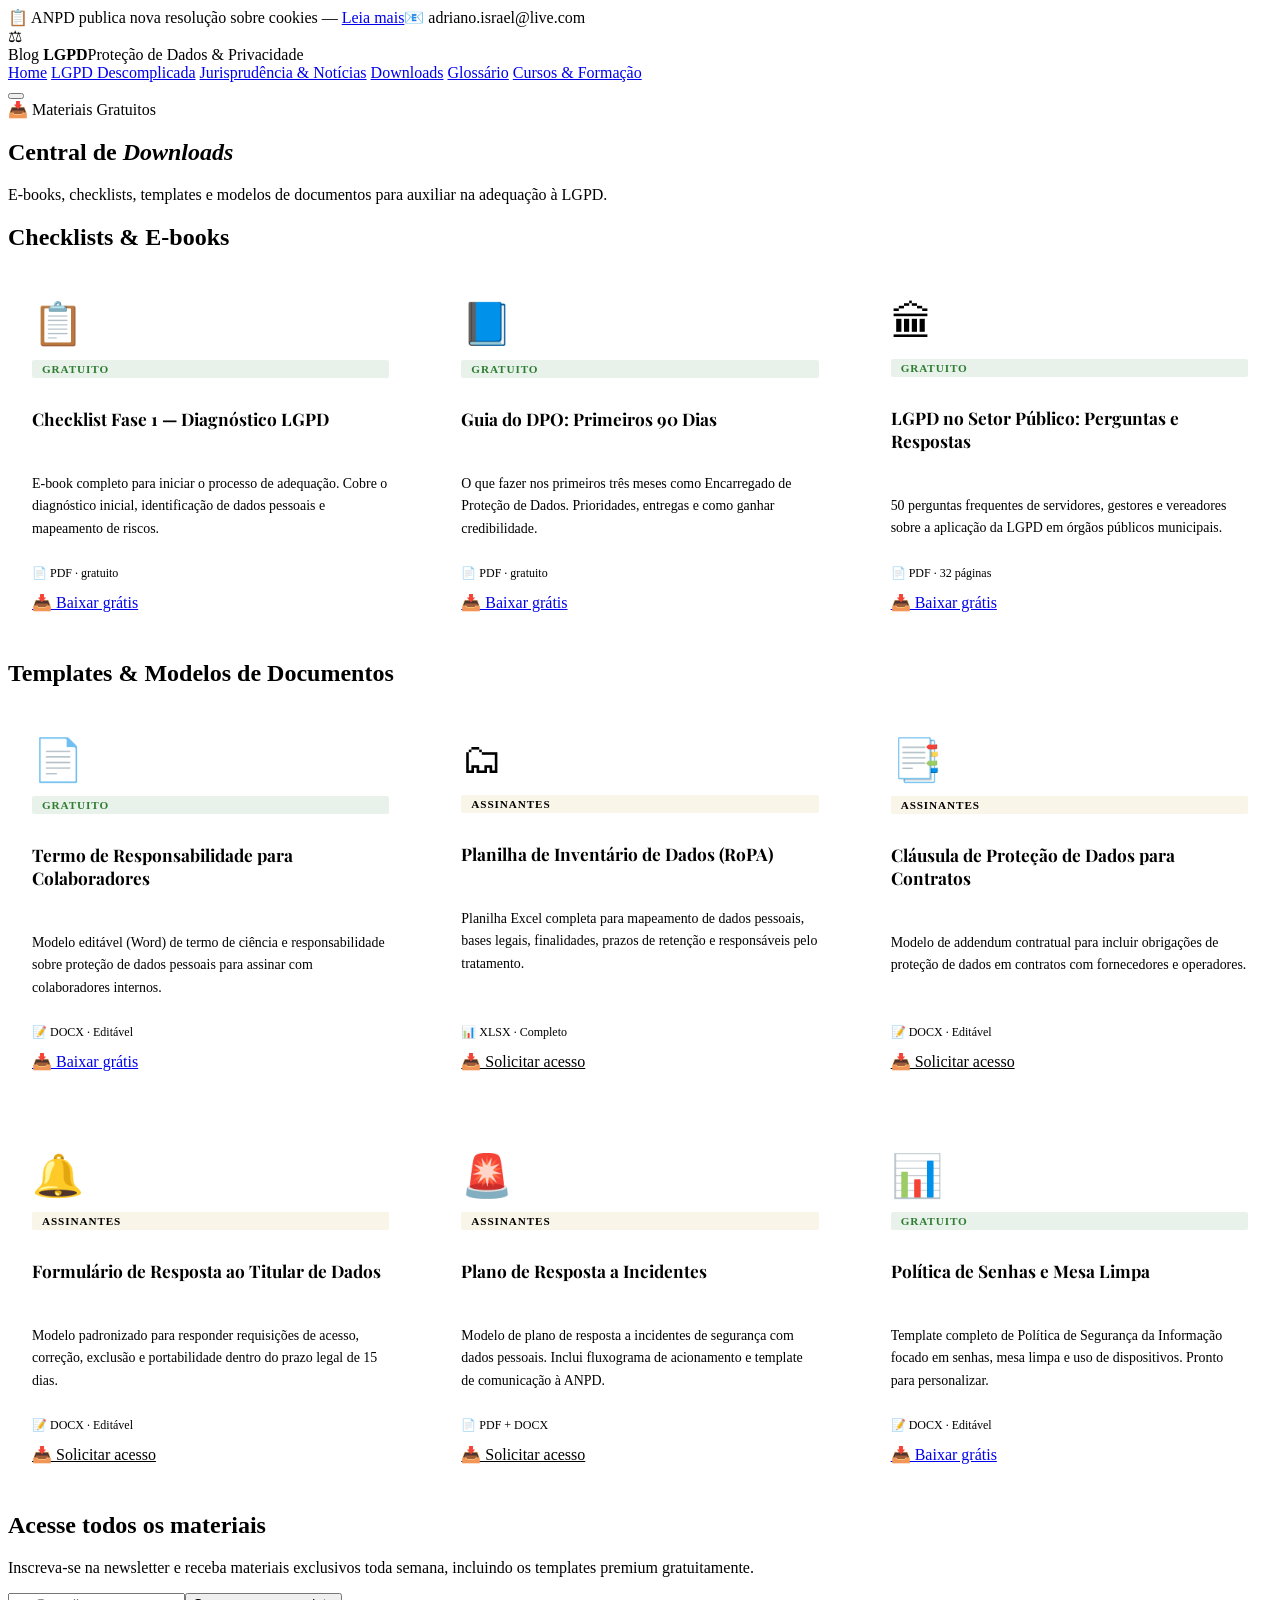
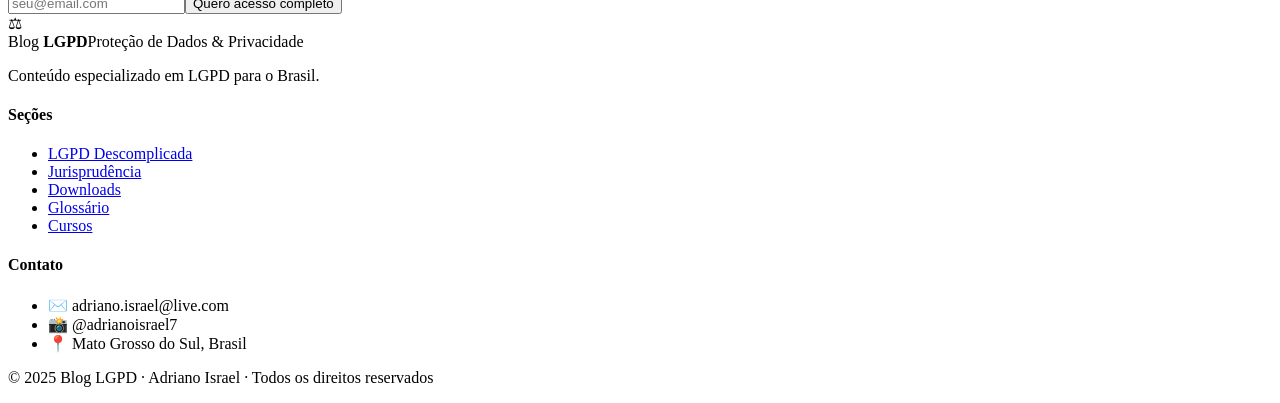
==== downloads.html @ 7ab9b62f "Arquivo pdf Guia DPO" ====
<!DOCTYPE html>
<html lang="pt-BR">
<head>
  <meta charset="UTF-8"/><meta name="viewport" content="width=device-width, initial-scale=1.0"/>
  <title>Central de Downloads | Blog LGPD</title>
  <link rel="preconnect" href="https://fonts.googleapis.com">
  <link href="https://fonts.googleapis.com/css2?family=Playfair+Display:wght@400;600;700;900&family=Source+Sans+3:wght@300;400;500;600&display=swap" rel="stylesheet">
  <link rel="stylesheet" href="style.css">
  <style>
    .dl-grid { display:grid; grid-template-columns:repeat(3,1fr); gap:24px; }
    .dl-card { background:var(--white); border:1px solid var(--gray-border); border-radius:var(--radius); padding:28px 24px; display:flex; flex-direction:column; gap:12px; transition:all .25s; }
    .dl-card:hover { box-shadow:var(--shadow-lg); border-color:var(--gold); }
    .dl-big-icon { font-size:2.6rem; }
    .dl-card h3 { font-family:'Playfair Display',serif; font-size:1.08rem; color:var(--navy); }
    .dl-card p { font-size:.87rem; color:var(--text-muted); flex:1; line-height:1.6; }
    .dl-meta { display:flex; gap:16px; font-size:.75rem; color:var(--text-muted); }
    .dl-free { font-size:.7rem; font-weight:800; text-transform:uppercase; letter-spacing:.08em; color:#2e7d32; background:rgba(46,125,50,.1); padding:3px 10px; border-radius:2px; }
    .dl-premium { font-size:.7rem; font-weight:800; text-transform:uppercase; letter-spacing:.08em; color:var(--gold); background:rgba(201,168,76,.12); padding:3px 10px; border-radius:2px; }
    .dl-form { background:var(--navy); padding:28px 32px; border-radius:var(--radius); display:flex; gap:12px; align-items:flex-end; flex-wrap:wrap; }
    .dl-form label { display:block; color:rgba(255,255,255,.7); font-size:.82rem; margin-bottom:6px; }
    .dl-form input { padding:11px 16px; border:none; border-radius:var(--radius); font-size:.9rem; font-family:inherit; width:280px; }
    @media(max-width:760px){ .dl-grid{grid-template-columns:1fr} }
  </style>
</head>
<body>
  <div class="topbar"><span>📋 ANPD publica nova resolução sobre cookies — <a href="noticias.html">Leia mais</a></span><span class="topbar-right">📧 adriano.israel@live.com</span></div>
  <header class="header" id="header">
    <div class="container header-inner">
      <div class="logo"><span class="logo-icon">⚖</span><div><span class="logo-title">Blog <strong>LGPD</strong></span><span class="logo-sub">Proteção de Dados & Privacidade</span></div></div>
      <nav class="nav" id="nav">
        <a href="index.html" class="nav-link">Home</a>
        <a href="lgpd-descomplicada.html" class="nav-link">LGPD Descomplicada</a>
        <a href="noticias.html" class="nav-link">Jurisprudência & Notícias</a>
        <a href="downloads.html" class="nav-link active">Downloads</a>
        <a href="glossario.html" class="nav-link">Glossário</a>
        <a href="cursos.html" class="nav-link nav-cta">Cursos & Formação</a>
      </nav>
      <button class="menu-toggle" id="menuToggle"><span></span><span></span><span></span></button>
    </div>
  </header>

  <section class="page-hero">
    <div class="container">
      <div class="hero-badge">📥 Materiais Gratuitos</div>
      <h1>Central de <em>Downloads</em></h1>
      <p>E-books, checklists, templates e modelos de documentos para auxiliar na adequação à LGPD.</p>
    </div>
  </section>

  <section class="section">
    <div class="container">
      <div class="section-header"><h2>Checklists & E-books</h2></div>
      <div class="dl-grid">
        <div class="dl-card">
          <div class="dl-big-icon">📋</div>
          <span class="dl-free">Gratuito</span>
          <h3>Checklist Fase 1 — Diagnóstico LGPD</h3>
          <p>E-book completo para iniciar o processo de adequação. Cobre o diagnóstico inicial, identificação de dados pessoais e mapeamento de riscos.</p>
          <div class="dl-meta"><span>📄 PDF · gratuito</span></div>
          <a href="https://drive.google.com/uc?export=download&id=1Ug9Cm7L6EzJ5E6k0MHvowgvdHMQ-Z-t-" class="btn btn-primary btn-sm">📥 Baixar grátis</a>
        </div>
        <div class="dl-card">
          <div class="dl-big-icon">📘</div>
          <span class="dl-free">Gratuito</span>
          <h3>Guia do DPO: Primeiros 90 Dias</h3>
          <p>O que fazer nos primeiros três meses como Encarregado de Proteção de Dados. Prioridades, entregas e como ganhar credibilidade.</p>
          <div class="dl-meta"><span>📄 PDF · gratuito</span></div>
          <a href="https://drive.google.com/file/d/1BvM9b_6kVYmXmfFx4XWMLUU1F_2EUfs4/view?usp=sharing" class="btn btn-primary btn-sm">📥 Baixar grátis</a>
        </div>
        <div class="dl-card">
          <div class="dl-big-icon">🏛</div>
          <span class="dl-free">Gratuito</span>
          <h3>LGPD no Setor Público: Perguntas e Respostas</h3>
          <p>50 perguntas frequentes de servidores, gestores e vereadores sobre a aplicação da LGPD em órgãos públicos municipais.</p>
          <div class="dl-meta"><span>📄 PDF · 32 páginas</span></div>
          <a href="mailto:adriano.israel@live.com?subject=Download: FAQ Setor Público" class="btn btn-primary btn-sm">📥 Baixar grátis</a>
        </div>
      </div>
    </div>
  </section>

  <section class="section section-gray">
    <div class="container">
      <div class="section-header"><h2>Templates & Modelos de Documentos</h2></div>
      <div class="dl-grid">
        <div class="dl-card">
          <div class="dl-big-icon">📄</div>
          <span class="dl-free">Gratuito</span>
          <h3>Termo de Responsabilidade para Colaboradores</h3>
          <p>Modelo editável (Word) de termo de ciência e responsabilidade sobre proteção de dados pessoais para assinar com colaboradores internos.</p>
          <div class="dl-meta"><span>📝 DOCX · Editável</span></div>
          <a href="mailto:adriano.israel@live.com?subject=Download: Termo de Responsabilidade" class="btn btn-primary btn-sm">📥 Baixar grátis</a>
        </div>
        <div class="dl-card">
          <div class="dl-big-icon">🗂</div>
          <span class="dl-premium">Assinantes</span>
          <h3>Planilha de Inventário de Dados (RoPA)</h3>
          <p>Planilha Excel completa para mapeamento de dados pessoais, bases legais, finalidades, prazos de retenção e responsáveis pelo tratamento.</p>
          <div class="dl-meta"><span>📊 XLSX · Completo</span></div>
          <a href="mailto:adriano.israel@live.com?subject=Download: Planilha RoPA" class="btn btn-outline btn-sm" style="border-color:var(--gold);color:var(--gold)">📥 Solicitar acesso</a>
        </div>
        <div class="dl-card">
          <div class="dl-big-icon">📑</div>
          <span class="dl-premium">Assinantes</span>
          <h3>Cláusula de Proteção de Dados para Contratos</h3>
          <p>Modelo de addendum contratual para incluir obrigações de proteção de dados em contratos com fornecedores e operadores.</p>
          <div class="dl-meta"><span>📝 DOCX · Editável</span></div>
          <a href="mailto:adriano.israel@live.com?subject=Download: Cláusula Contratual" class="btn btn-outline btn-sm" style="border-color:var(--gold);color:var(--gold)">📥 Solicitar acesso</a>
        </div>
        <div class="dl-card">
          <div class="dl-big-icon">🔔</div>
          <span class="dl-premium">Assinantes</span>
          <h3>Formulário de Resposta ao Titular de Dados</h3>
          <p>Modelo padronizado para responder requisições de acesso, correção, exclusão e portabilidade dentro do prazo legal de 15 dias.</p>
          <div class="dl-meta"><span>📝 DOCX · Editável</span></div>
          <a href="mailto:adriano.israel@live.com?subject=Download: Formulário Titular" class="btn btn-outline btn-sm" style="border-color:var(--gold);color:var(--gold)">📥 Solicitar acesso</a>
        </div>
        <div class="dl-card">
          <div class="dl-big-icon">🚨</div>
          <span class="dl-premium">Assinantes</span>
          <h3>Plano de Resposta a Incidentes</h3>
          <p>Modelo de plano de resposta a incidentes de segurança com dados pessoais. Inclui fluxograma de acionamento e template de comunicação à ANPD.</p>
          <div class="dl-meta"><span>📄 PDF + DOCX</span></div>
          <a href="mailto:adriano.israel@live.com?subject=Download: Plano de Incidentes" class="btn btn-outline btn-sm" style="border-color:var(--gold);color:var(--gold)">📥 Solicitar acesso</a>
        </div>
        <div class="dl-card">
          <div class="dl-big-icon">📊</div>
          <span class="dl-free">Gratuito</span>
          <h3>Política de Senhas e Mesa Limpa</h3>
          <p>Template completo de Política de Segurança da Informação focado em senhas, mesa limpa e uso de dispositivos. Pronto para personalizar.</p>
          <div class="dl-meta"><span>📝 DOCX · Editável</span></div>
          <a href="mailto:adriano.israel@live.com?subject=Download: Política de Senhas" class="btn btn-primary btn-sm">📥 Baixar grátis</a>
        </div>
      </div>
    </div>
  </section>

  <!-- CTA Newsletter para materiais premium -->
  <section class="section-newsletter">
    <div class="container newsletter-inner">
      <div><h2>Acesse todos os materiais</h2><p>Inscreva-se na newsletter e receba materiais exclusivos toda semana, incluindo os templates premium gratuitamente.</p></div>
      <form class="newsletter-form" onsubmit="return false;"><input type="email" placeholder="seu@email.com" required /><button type="submit" class="btn btn-primary">Quero acesso completo</button></form>
    </div>
  </section>

  <footer class="footer"><div class="container footer-grid"><div><div class="logo"><span class="logo-icon">⚖</span><div><span class="logo-title">Blog <strong>LGPD</strong></span><span class="logo-sub">Proteção de Dados & Privacidade</span></div></div><p class="footer-desc">Conteúdo especializado em LGPD para o Brasil.</p></div><div><h4>Seções</h4><ul><li><a href="lgpd-descomplicada.html">LGPD Descomplicada</a></li><li><a href="noticias.html">Jurisprudência</a></li><li><a href="downloads.html">Downloads</a></li><li><a href="glossario.html">Glossário</a></li><li><a href="cursos.html">Cursos</a></li></ul></div><div><h4>Contato</h4><ul><li>✉️ adriano.israel@live.com</li><li>📸 @adrianoisrael7</li><li>📍 Mato Grosso do Sul, Brasil</li></ul></div></div><div class="footer-bottom"><p>© 2025 Blog LGPD · Adriano Israel · Todos os direitos reservados</p></div></footer>
  <script src="script.js"></script>
</body>
</html>
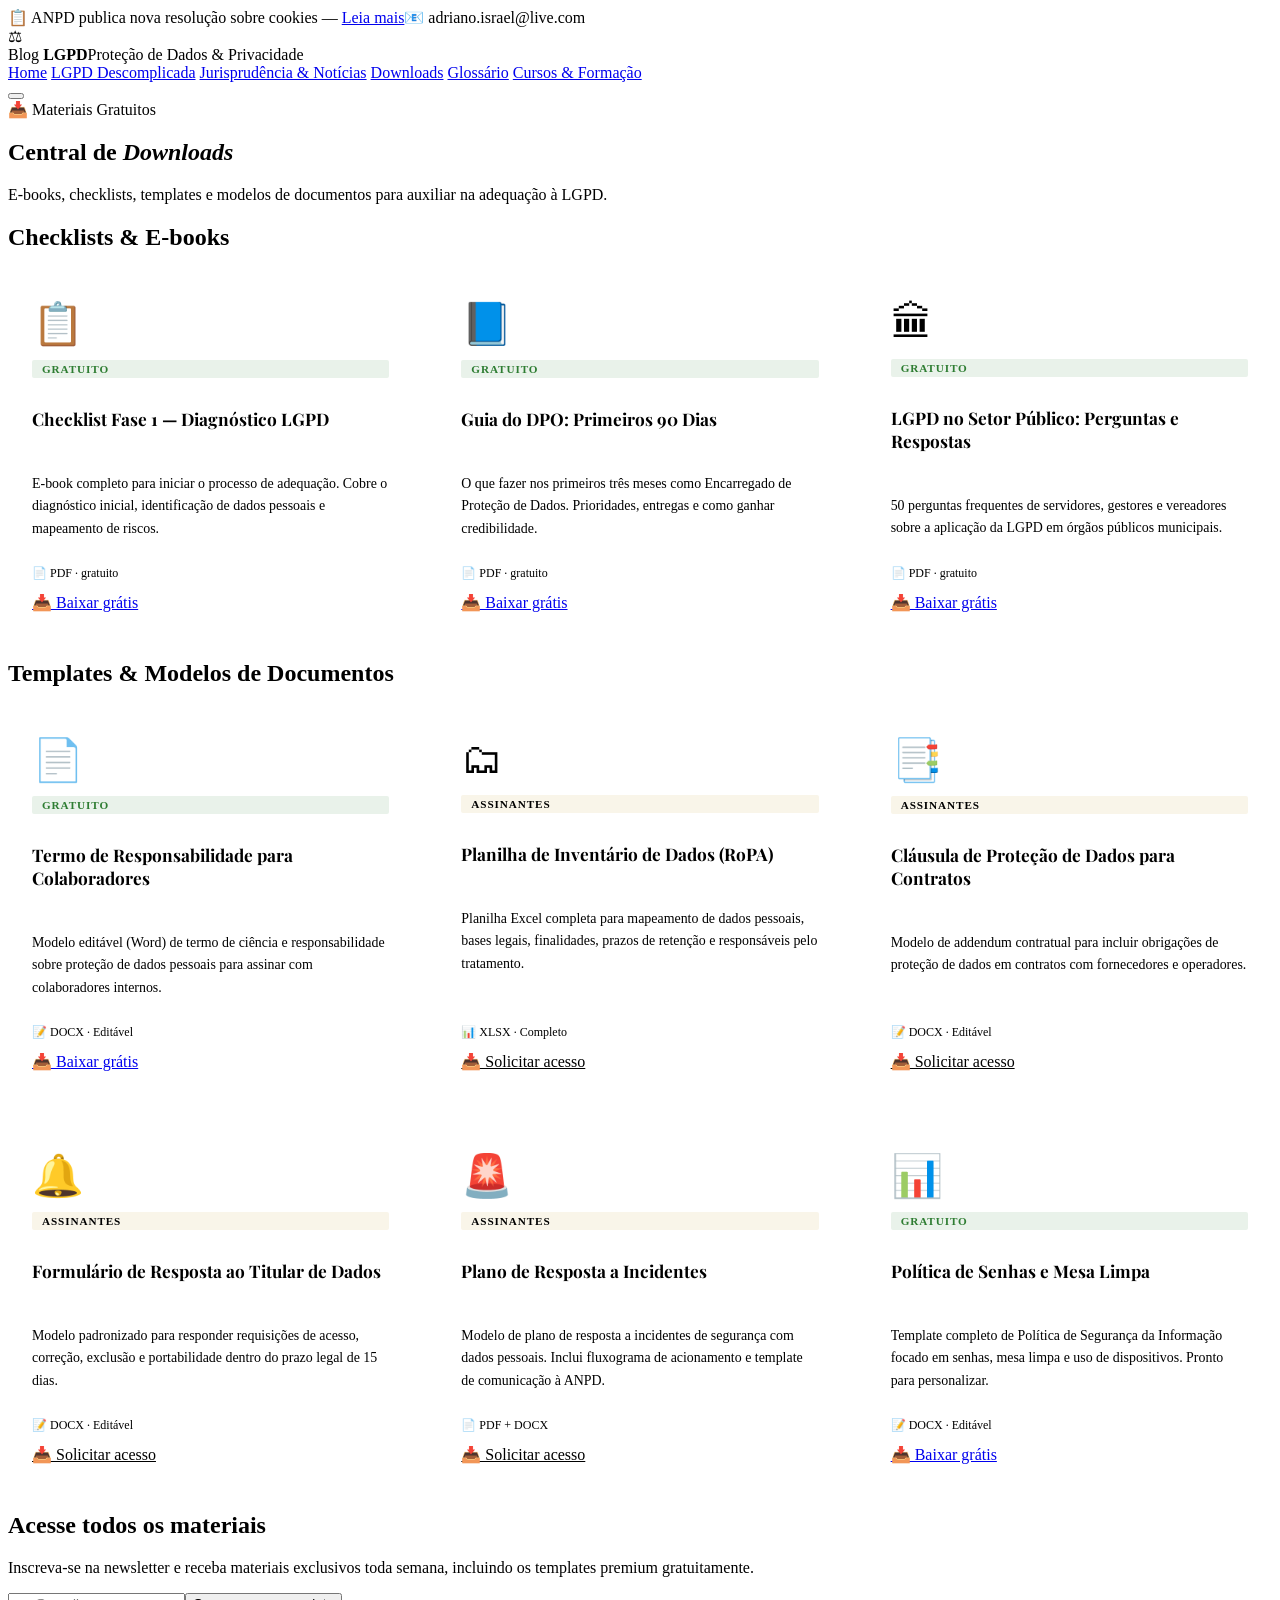
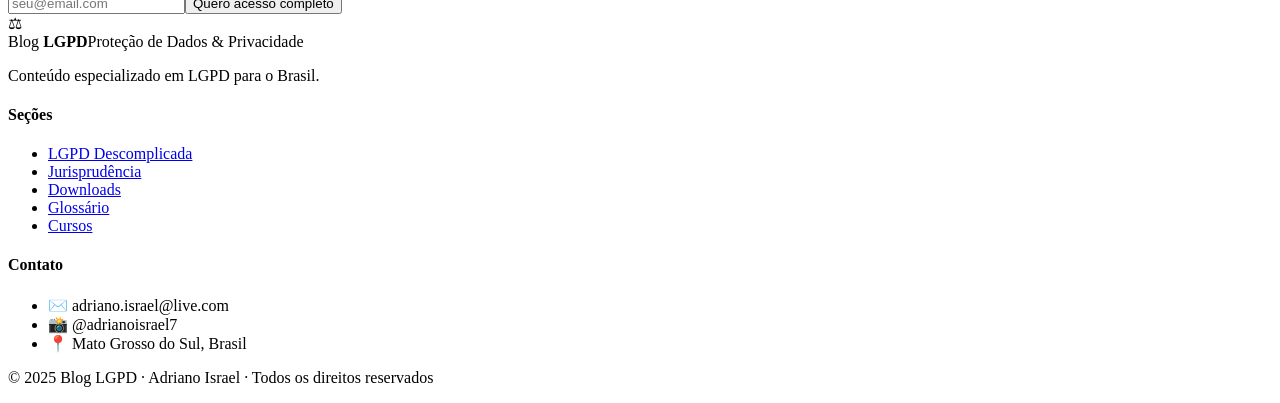
==== commit 17ed2c97: "Atualização do Docx da Politica de mesa limpa" ====
--- a/downloads.html
+++ b/downloads.html
@@ -57,7 +57,7 @@
           <h3>Checklist Fase 1 — Diagnóstico LGPD</h3>
           <p>E-book completo para iniciar o processo de adequação. Cobre o diagnóstico inicial, identificação de dados pessoais e mapeamento de riscos.</p>
           <div class="dl-meta"><span>📄 PDF · gratuito</span></div>
-          <a href="https://drive.google.com/uc?export=download&id=1Ug9Cm7L6EzJ5E6k0MHvowgvdHMQ-Z-t-" class="btn btn-primary btn-sm">📥 Baixar grátis</a>
+          <a href="https://drive.google.com/file/d/1Ug9Cm7L6EzJ5E6k0MHvowgvdHMQ-Z-t-/view?usp=sharing" class="btn btn-primary btn-sm">📥 Baixar grátis</a>
         </div>
         <div class="dl-card">
           <div class="dl-big-icon">📘</div>
@@ -72,8 +72,8 @@
           <span class="dl-free">Gratuito</span>
           <h3>LGPD no Setor Público: Perguntas e Respostas</h3>
           <p>50 perguntas frequentes de servidores, gestores e vereadores sobre a aplicação da LGPD em órgãos públicos municipais.</p>
-          <div class="dl-meta"><span>📄 PDF · 32 páginas</span></div>
-          <a href="mailto:adriano.israel@live.com?subject=Download: FAQ Setor Público" class="btn btn-primary btn-sm">📥 Baixar grátis</a>
+          <div class="dl-meta"><span>📄 PDF · gratuito</span></div>
+          <a href="https://drive.google.com/file/d/1H4fpcHJb3nTgKr1fa1uFRGjEra5FUnPm/view?usp=sharing" class="btn btn-primary btn-sm">📥 Baixar grátis</a>
         </div>
       </div>
     </div>
@@ -89,7 +89,7 @@
           <h3>Termo de Responsabilidade para Colaboradores</h3>
           <p>Modelo editável (Word) de termo de ciência e responsabilidade sobre proteção de dados pessoais para assinar com colaboradores internos.</p>
           <div class="dl-meta"><span>📝 DOCX · Editável</span></div>
-          <a href="mailto:adriano.israel@live.com?subject=Download: Termo de Responsabilidade" class="btn btn-primary btn-sm">📥 Baixar grátis</a>
+          <a href="https://docs.google.com/document/d/11427WGi9Vo7BJHS-fzWpq5HEm51y8I6T/edit?usp=drive_link&ouid=113654629868902498190&rtpof=true&sd=true" class="btn btn-primary btn-sm">📥 Baixar grátis</a>
         </div>
         <div class="dl-card">
           <div class="dl-big-icon">🗂</div>
@@ -129,7 +129,7 @@
           <h3>Política de Senhas e Mesa Limpa</h3>
           <p>Template completo de Política de Segurança da Informação focado em senhas, mesa limpa e uso de dispositivos. Pronto para personalizar.</p>
           <div class="dl-meta"><span>📝 DOCX · Editável</span></div>
-          <a href="mailto:adriano.israel@live.com?subject=Download: Política de Senhas" class="btn btn-primary btn-sm">📥 Baixar grátis</a>
+          <a href="https://docs.google.com/document/d/1udIVJdg-u6DzpQVg7pm0G13ZHpoj2t6W/edit?usp=sharing&ouid=113654629868902498190&rtpof=true&sd=true" class="btn btn-primary btn-sm">📥 Baixar grátis</a>
         </div>
       </div>
     </div>
